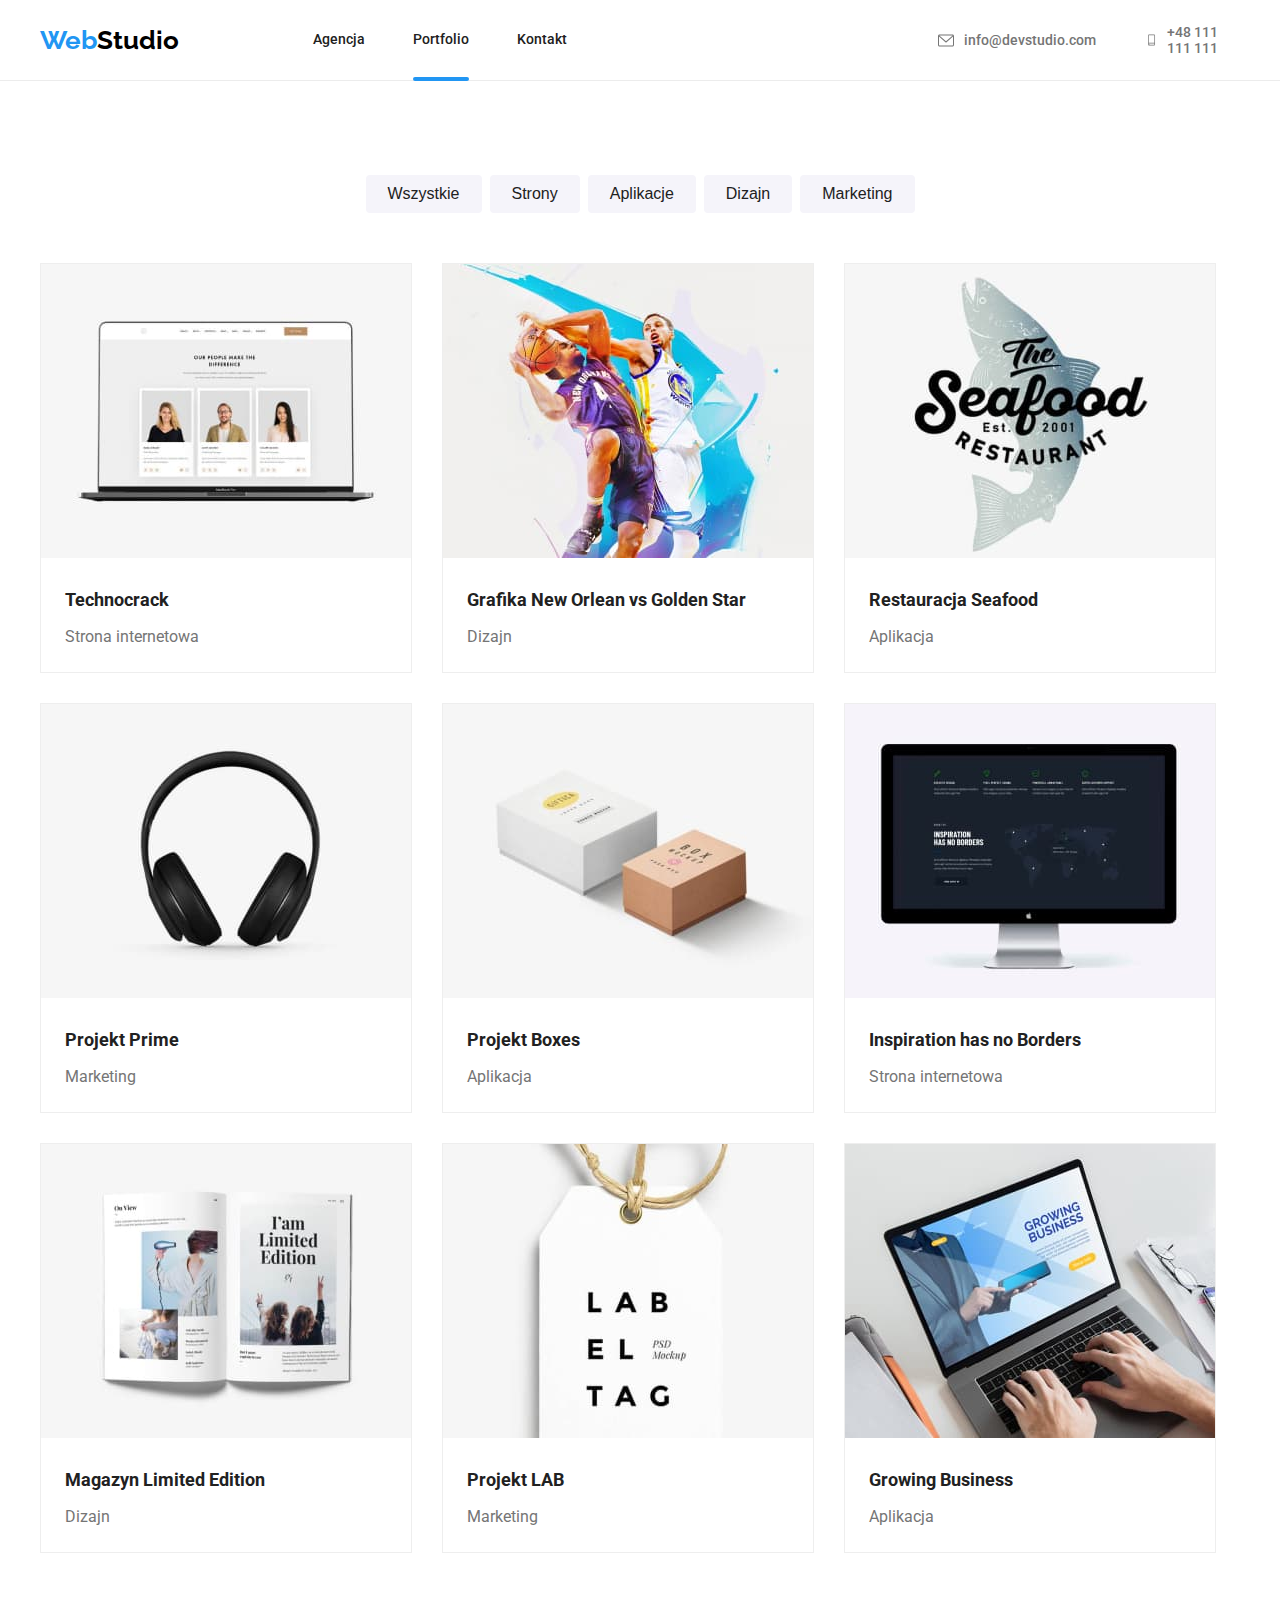
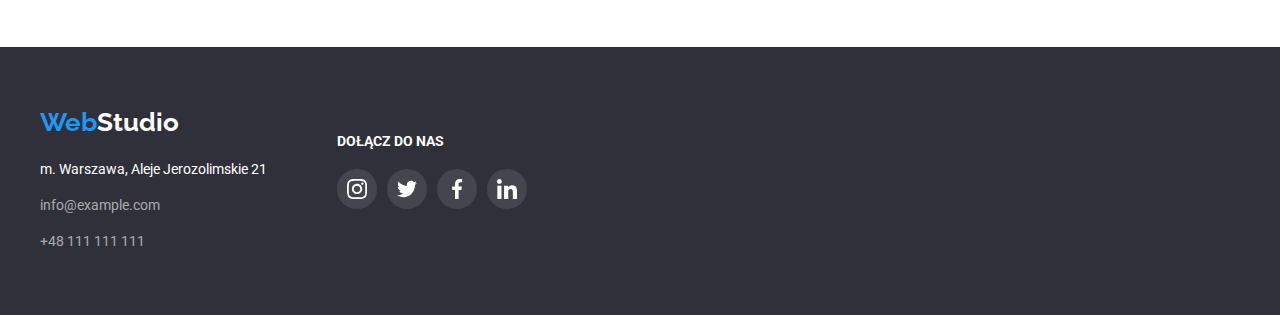
==== portfolio.html @ c4d86a96 "feat: first commit" ====
<!DOCTYPE html>
<html lang="pl">
  <head>
    <meta charset="UTF-8" />
    <title>WebStudio</title>
    <link
      rel="stylesheet"
      href="https://cdnjs.cloudflare.com/ajax/libs/modern-normalize/1.1.0/modern-normalize.min.css"
      integrity="sha512-wpPYUAdjBVSE4KJnH1VR1HeZfpl1ub8YT/NKx4PuQ5NmX2tKuGu6U/JRp5y+Y8XG2tV+wKQpNHVUX03MfMFn9Q=="
      crossorigin="anonymous"
      referrerpolicy="no-referrer"
    />
    <link rel="stylesheet" href="./css/styles.css" />
    <link rel="preconnect" href="https://fonts.googleapis.com" />
    <link rel="preconnect" href="https://fonts.gstatic.com" crossorigin />
    <link
      href="https://fonts.googleapis.com/css2?family=Raleway:wght@700&family=Roboto:wght@400;500;700;900&display=swap"
      rel="stylesheet"
    />
  </head>
  <body>
    <header class="page-header">
      <div class="container page-header-container">
        <a href="index.html" class="logo"
          ><span class="logo-2nd-color">Web</span>Studio</a
        >
        <nav class="page-navigation">
          <ul class="navigation-list">
            <li><a href="index.html" class="navigation-item">Agencja</a></li>
            <li>
              <a href="portfolio.html" class="navigation-item portfolio-choice"
                >Portfolio</a
              >
            </li>
            <li><a href="" class="navigation-item">Kontakt</a></li>
          </ul>
        </nav>
        <div class="contact-navigation">
          <a href="mailto:info@devstudio.com" class="contact-item">
            <svg class="icon" width="16px" height="17px">
              <use href="./images/icons.svg#icon-envelope"></use>
            </svg>
            info@devstudio.com
          </a>
          <a href="tel:+48111111111" class="contact-item">
            <svg class="icon" width="16px" height="20px">
              <use href="./images/icons.svg#icon-smartphone"></use>
            </svg>
            +48 111 111 111
          </a>
        </div>
      </div>
    </header>
    <main>
      <article class="section">
        <div class="container portfolio">
          <ul class="nav-buttons">
            <li><button type="button" class="nav-button">Wszystkie</button></li>
            <li><button type="button" class="nav-button">Strony</button></li>
            <li><button type="button" class="nav-button">Aplikacje</button></li>
            <li><button type="button" class="nav-button">Dizajn</button></li>
            <li><button type="button" class="nav-button">Marketing</button></li>
          </ul>
          <ul class="projects">
            <li class="projects-item">
              <figure class="projects-img">
                <div class="img-box">
                  <img
                    src="./images/portfolio.jpg"
                    alt="laptop z wyświetloną stroną internetową"
                    width="370px"
                    height="294px"
                  />
                  <div class="project-overlay">
                    <p class="hover-content">
                      Technocrack jest popularną platformą wykorzystywaną do
                      rozpowszechniania koronawirusa. Firmy wykorzystują tę
                      platformę do celów szpiegowskich i ataków na
                      niezabezpieczone serwery konkurencji
                    </p>
                  </div>
                </div>
                <figcaption class="project-description">
                  <h3 class="project-name">Technocrack</h3>
                  <p class="project-type">Strona internetowa</p>
                </figcaption>
              </figure>
            </li>
            <li class="projects-item">
              <figure class="projects-img">
                <div class="img-box">
                  <img
                    src="./images/portfolio2.jpg"
                    alt="rysunek dwóch koszykarzy walczących o piłkę w zwarciu"
                    width="370px"
                    height="294px"
                  />
                  <div class="project-overlay">
                    <p class="hover-content">
                      Technocrack jest popularną platformą wykorzystywaną do
                      rozpowszechniania koronawirusa. Firmy wykorzystują tę
                      platformę do celów szpiegowskich i ataków na
                      niezabezpieczone serwery konkurencji
                    </p>
                  </div>
                </div>
                <figcaption class="project-description">
                  <h3 class="project-name">
                    Grafika New Orlean vs Golden Star
                  </h3>
                  <p class="project-type">Dizajn</p>
                </figcaption>
              </figure>
            </li>
            <li class="projects-item">
              <figure class="projects-img">
                <div class="img-box">
                  <img
                    src="./images/portfolio3.jpg"
                    alt="Napis The Seafood RESTAURANT i wtle narysowana ryba"
                    width="370px"
                    height="294px"
                  />
                  <div class="project-overlay">
                    <p class="hover-content">
                      Technocrack jest popularną platformą wykorzystywaną do
                      rozpowszechniania koronawirusa. Firmy wykorzystują tę
                      platformę do celów szpiegowskich i ataków na
                      niezabezpieczone serwery konkurencji
                    </p>
                  </div>
                </div>
                <figcaption class="project-description">
                  <h3 class="project-name">Restauracja Seafood</h3>
                  <p class="project-type">Aplikacja</p>
                </figcaption>
              </figure>
            </li>
            <li class="projects-item">
              <figure class="projects-img">
                <div class="img-box">
                  <img
                    src="./images/portfolio4.jpg"
                    alt="Słuchawki nauszne"
                    width="370px"
                    height="294px"
                  />
                  <div class="project-overlay">
                    <p class="hover-content">
                      Technocrack jest popularną platformą wykorzystywaną do
                      rozpowszechniania koronawirusa. Firmy wykorzystują tę
                      platformę do celów szpiegowskich i ataków na
                      niezabezpieczone serwery konkurencji
                    </p>
                  </div>
                </div>
                <figcaption class="project-description">
                  <h3 class="project-name">Projekt Prime</h3>
                  <p class="project-type">Marketing</p>
                </figcaption>
              </figure>
            </li>
            <li class="projects-item">
              <figure class="projects-img">
                <div class="img-box">
                  <img
                    src="./images/portfolio5.jpg"
                    alt="Pudełko białe i prostopadle postawione mniejsze pudełko brązowe"
                    width="370px"
                    height="294px"
                  />
                  <div class="project-overlay">
                    <p class="hover-content">
                      Technocrack jest popularną platformą wykorzystywaną do
                      rozpowszechniania koronawirusa. Firmy wykorzystują tę
                      platformę do celów szpiegowskich i ataków na
                      niezabezpieczone serwery konkurencji
                    </p>
                  </div>
                </div>
                <figcaption class="project-description">
                  <h3 class="project-name">Projekt Boxes</h3>
                  <p class="project-type">Aplikacja</p>
                </figcaption>
              </figure>
            </li>
            <li class="projects-item">
              <figure class="projects-img">
                <div class="img-box">
                  <img
                    src="./images/portfolio6.jpg"
                    alt="Monitor Apple i na nim wyświetlona strona z ciemną szatą graficzną"
                    width="370px"
                    height="294px"
                  />
                  <div class="project-overlay">
                    <p class="hover-content">
                      Technocrack jest popularną platformą wykorzystywaną do
                      rozpowszechniania koronawirusa. Firmy wykorzystują tę
                      platformę do celów szpiegowskich i ataków na
                      niezabezpieczone serwery konkurencji
                    </p>
                  </div>
                </div>
                <figcaption class="project-description">
                  <h3 class="project-name">Inspiration has no Borders</h3>
                  <p class="project-type">Strona internetowa</p>
                </figcaption>
              </figure>
            </li>
            <li class="projects-item">
              <figure class="projects-img">
                <div class="img-box">
                  <img
                    src="./images/portfolio7.jpg"
                    alt="Otwarta książka"
                    width="370px"
                    height="294px"
                  />
                  <div class="project-overlay">
                    <p class="hover-content">
                      Technocrack jest popularną platformą wykorzystywaną do
                      rozpowszechniania koronawirusa. Firmy wykorzystują tę
                      platformę do celów szpiegowskich i ataków na
                      niezabezpieczone serwery konkurencji
                    </p>
                  </div>
                </div>
                <figcaption class="project-description">
                  <h3 class="project-name">Magazyn Limited Edition</h3>
                  <p class="project-type">Dizajn</p>
                </figcaption>
              </figure>
            </li>
            <li class="projects-item">
              <figure class="projects-img">
                <div class="img-box">
                  <img
                    src="./images/portfolio8.jpg"
                    width="370px"
                    height="294px"
                    alt="Plakietka na sznurku z napisaem LAB EL TAG"
                  />
                  <div class="project-overlay">
                    <p class="hover-content">
                      Technocrack jest popularną platformą wykorzystywaną do
                      rozpowszechniania koronawirusa. Firmy wykorzystują tę
                      platformę do celów szpiegowskich i ataków na
                      niezabezpieczone serwery konkurencji
                    </p>
                  </div>
                </div>
                <figcaption class="project-description">
                  <h3 class="project-name">Projekt LAB</h3>
                  <p class="project-type">Marketing</p>
                </figcaption>
              </figure>
            </li>
            <li class="projects-item">
              <figure class="projects-img">
                <div class="img-box">
                  <img
                    src="./images/portfolio9.jpg"
                    width="370px"
                    height="294px"
                    alt="Ręce piszące na laptopie z otwartą stroną Growing Business"
                  />
                  <div class="project-overlay">
                    <p class="hover-content">
                      Technocrack jest popularną platformą wykorzystywaną do
                      rozpowszechniania koronawirusa. Firmy wykorzystują tę
                      platformę do celów szpiegowskich i ataków na
                      niezabezpieczone serwery konkurencji
                    </p>
                  </div>
                </div>
                <figcaption class="project-description">
                  <h3 class="project-name">Growing Business</h3>
                  <p class="project-type">Aplikacja</p>
                </figcaption>
              </figure>
            </li>
          </ul>
        </div>
      </article>
    </main>
    <footer class="footer-design">
      <div class="container footer-content">
        <div>
          <div class="footer-logo">
            <a href="index.html" class="logo-link"
              ><span class="logo-3rd-color">Web</span>Studio</a
            >
          </div>
          <address>
            <ul class="address-list">
              <li class="corp-address address-item">
                m. Warszawa, Aleje Jerozolimskie 21
              </li>
              <li class="address-item">
                <a href="mailto:info@example.com" class="footer-contact"
                  >info@example.com</a
                >
              </li>
              <li class="address-item">
                <a href="tel:+48111111111" class="footer-contact"
                  >+48 111 111 111</a
                >
              </li>
            </ul>
          </address>
        </div>
        <div class="footer-socialmedia">
          <p class="footer-socialmedia-tittle">DOŁĄCZ DO NAS</p>
          <div class="footer-socialmedia-box">
            <a class="footer-socialmedia-link" href="https://www.instagram.com">
              <svg class="footer-socialmedia-icon" width="20px" height="20px">
                <use href="./images/icons.svg#icon-instagram"></use>
              </svg>
            </a>
            <a class="footer-socialmedia-link" href="https://www.twitter.com">
              <svg class="footer-socialmedia-icon" width="20px" height="20px">
                <use href="./images/icons.svg#icon-twitter"></use>
              </svg>
            </a>
            <a class="footer-socialmedia-link" href="https://www.facebook.com">
              <svg class="footer-socialmedia-icon" width="20px" height="20px">
                <use href="./images/icons.svg#icon-facebook"></use>
              </svg>
            </a>
            <a class="footer-socialmedia-link" href="https://www.linkedin.com">
              <svg class="footer-socialmedia-icon" width="20px" height="20px">
                <use href="./images/icons.svg#icon-linkedin"></use>
              </svg>
            </a>
          </div>
        </div>
      </div>
    </footer>
  </body>
</html>
---- css/styles.css ----
body {
  font-family: "Roboto", Arial, Helvetica, sans-serif;
  color: rgba(33, 33, 33, 1);
  background-color: rgba(255, 255, 255, 1);
  margin: 0;
  padding: 0;
}

.container {
  margin: 0 auto;
  width: 1200px;
  justify-content: center;
}

.section {
  padding-top: 94px;
  padding-bottom: 94px;
}

.page-header {
  border-bottom: 1px solid #ececec;
}

.page-header-container {
  display: flex;
  align-items: center;
  height: 80px;
}

.logo {
  font-family: "Raleway", Arial, Helvetica, sans-serif;
  font-weight: 700;
  font-size: 26px;
  text-decoration: none;
  color: rgba(0, 0, 0, 1);
  line-height: 1.19;
}

.logo-2nd-color {
  color: rgba(33, 150, 243, 1);
}

.footer-logo {
  font-family: "Raleway";
  font-weight: 700;
  font-size: 26px;
  padding-top: 60px;
  padding-bottom: 20px;
  line-height: 1.19;
}

.logo-link {
  text-decoration: none;
  color: rgba(255, 255, 255, 1);
}

.logo-3rd-color {
  color: rgba(33, 150, 243, 1);
}

.navigation-list {
  display: flex;
  justify-content: space-between;
  width: 254px;
  margin-left: 94px;
  list-style: none;
}

.navigation-item {
  font-weight: 500;
  font-size: 14px;
  text-decoration: none;
  color: rgba(33, 33, 33, 1);
  list-style: none;
  transition: color 250ms cubic-bezier(0.4, 0, 0.2, 1);
}

.navigation-item:hover,
.navigation-item:focus {
  color: rgba(33, 150, 243, 1);
  transition: color 250ms cubic-bezier(0.4, 0, 0.2, 1);
}

.agency-choice::after {
  content: "";
  border-bottom: 4px solid rgba(33, 150, 243, 1);
  display: flex;
  border-radius: 3px;
  position: relative;
  top: 29.7px;
}

.portfolio-choice::after {
  content: "";
  border-bottom: 4px solid rgba(33, 150, 243, 1);
  display: flex;
  border-radius: 3px;
  position: relative;
  top: 29.7px;
}

.contact-navigation {
  display: flex;
  margin-left: 371px;
}

.contact-item {
  font-weight: 500;
  font-size: 14px;
  text-decoration: none;
  color: rgba(117, 117, 117, 1);
  fill: #757575;
  display: flex;
  align-items: center;
}

.contact-item:first-child {
  margin-right: 50px;
}

.contact-item:hover,
.contact-item:focus {
  color: rgba(33, 150, 243, 1);
  fill: #2196f3;
  transition: color 250ms cubic-bezier(0.4, 0, 0.2, 1),
    fill 250ms cubic-bezier(0.4, 0, 0.2, 1);
}

.main-art {
  margin: 0 auto;
  background-image: linear-gradient(
      rgba(47, 48, 58, 0.4),
      rgba(47, 48, 58, 0.4)
    ),
    url("../images/background_img.jpg");
  width: 1600px;
  background-position: center;
  background-repeat: no-repeat;
  background-size: cover;
  background-color: #2f303a;
}

.main-phrase-box {
  display: flex;
  flex-direction: column;
  align-items: center;
}

.main-phrase {
  font-weight: 900;
  font-size: 44px;
  line-height: 1.36;
  color: rgba(255, 255, 255, 1);
  text-align: center;
  margin-top: 0;
  margin-bottom: 30px;
  padding-top: 106px;
  letter-spacing: 0.06em;
}

.main-button {
  line-height: 1.875;
  letter-spacing: 0.06em;
  background-color: rgba(33, 150, 243, 1);
  border: none;
  border-radius: 4px;
  padding: 10px 41px 10px 42px;
  box-shadow: 0 4px 4px 0 rgba(0, 0, 0, 0.15);
  color: rgba(255, 255, 255, 1);
  font-weight: 700;
  font-size: 16px;
  cursor: pointer;
  margin-bottom: 106px;
}

.main-button:hover,
.main-button:focus {
  background-color: rgb(21, 106, 175);
  transition: background-color 250ms cubic-bezier(0.4, 0, 0.2, 1);
}

.modal-overlay {
  background-color: rgba(0, 0, 0, 0.2);
  position: fixed;
  width: 100%;
  height: 100%;
  display: flex;
  top: 0;
  left: 0;
  justify-content: center;
  align-items: center;
  z-index: 9999;
  transition: opacity 0.5s cubic-bezier(0.4, 0, 0.2, 1);
}

.is-hidden {
  opacity: 0;
  visibility: hidden;
  pointer-events: none;
}

.modal-box {
  background-color: rgb(255, 255, 255);
  width: 528px;
  height: 581px;
  display: flex;
  justify-content: flex-end;
  position: absolute;
  border-radius: 4px;
  box-shadow: 0px 2px 1px 0px rgba(0, 0, 0, 0.2),
    0px 1px 1px 0px rgba(0, 0, 0, 0.14), 0px 1px 3px 0px rgba(0, 0, 0, 0.12);
}

.modal-box-form {
  display: flex;
  position: absolute;
  justify-content: center;
  left: 40px;
  right: 40px;
  top: 75px;
}

.data-form {
  width: 100%;
}

.data-label {
  display: flex;
  flex-direction: column;
  margin-top: 12px;
  color: rgba(117, 117, 117, 1);
}

.data-input {
  margin-top: 4px;
  border: 1px solid rgba(33, 33, 33, 0.2);
  border-radius: 4px;
}

.data-textarea {
  resize: none;
  padding: 12px 16px 12px 16px;
  color: rgba(117, 117, 117, 0.5);
  font-weight: 400;
  font-size: 12px;
  letter-spacing: 0.01em;
  line-height: 1.16;
}

.modal-form-title {
  position: absolute;
  top: 40px;
  left: 40px;
  right: 40px;
  text-align: center;
  font-weight: 700;
  font-size: 20px;
  line-height: 1.15;
  letter-spacing: 0.03em;
  margin: 0;
}

.modal-button {
  width: 30px;
  height: 30px;
  padding: 0;
  border-width: 1px;
  border-radius: 50%;
  border-color: rgba(0, 0, 0, 0.1);
  background-color: rgba(255, 255, 255, 1);
  display: flex;
  align-items: center;
  justify-content: center;
  cursor: pointer;
  position: relative;
  right: 8px;
  top: 8px;
}

.main-content {
  display: flex;
}

.content-title {
  font-weight: 700;
  font-size: 14px;
  color: rgba(33, 33, 33, 1);
  line-height: 1.14;
}

.content-text {
  font-size: 14px;
  color: rgba(117, 117, 117, 1);
  line-height: 1.71;
}

.what-we-do-box {
  padding-top: 94px;
}

.what-we-do-gallery {
  display: flex;
  justify-content: space-between;
  list-style: none;
  padding-left: 0;
}

.what-we-do-img:not(:last-child) {
  margin-right: 30px;
}

.wwd-tile-tittle {
  background: rgba(47, 48, 58, 0.8);
  text-align: center;
  padding: 27px 90px 27px 90px;
  font-weight: 700;
  color: rgba(255, 255, 255, 1);
  font-size: 14px;
  position: relative;
  bottom: 74px;
}

.wwd-tile-sentence {
  margin: 0;
}

.article-tittle {
  font-weight: 700;
  font-size: 36px;
  color: rgba(33, 33, 33, 1);
  text-align: center;
  margin-bottom: 50px;
  line-height: 1.17;
}

.team-box {
  background-color: rgba(245, 244, 250, 1);
}

.team {
  display: flex;
  justify-content: space-between;
  list-style: none;
  padding-left: 0;
}

.worker {
  background-color: rgba(255, 255, 255, 1);
  box-shadow: 0px 2px 1px 0px rgba(0, 0, 0, 0.2),
    0px 1px 1px 0px rgba(0, 0, 0, 0.14), 0px 1px 3px 0px rgba(0, 0, 0, 0.12);
  border-bottom-right-radius: 4px;
  border-bottom-left-radius: 4px;
}

.worker-title {
  padding: 20px 0 30px 0;
}

.worker-description {
  font-size: 16px;
  color: rgba(117, 117, 117, 1);
  display: flex;
  align-items: center;
  flex-direction: column;
  background-color: rgba(255, 255, 255, 1);
  line-height: 1.19;
  margin: 0 0 16px 0;
}

.worker-name {
  font-weight: 500;
  color: rgba(33, 33, 33, 1);
  margin-bottom: 10px;
}

.social-media-box {
  display: flex;
  justify-content: center;
  gap: 10px;
}

.social-media-link {
  width: 44px;
  height: 44px;
  border-radius: 100%;
  fill: #afb1b8;
}

.social-media-link:hover,
.social-media-link:focus {
  background-color: rgba(33, 150, 243, 1);
  fill: #ffffff;
  transition: background-color 250ms cubic-bezier(0.4, 0, 0.2, 1),
    fill 250ms cubic-bezier(0.4, 0, 0.2, 1);
}

.clients-tittle {
  font-weight: bold;
  font-size: 36px;
  line-height: 1.16;
  text-align: center;
  margin: 0 0 50px 0;
}

.client-box {
  display: flex;
}

.client-tile {
  width: 170px;
  height: 92px;
  border: 1px solid rgba(175, 177, 184, 1);
  border-radius: 4px;
  fill: #afb1b8;
  text-align: center;
  padding: 16px 32px;
}

.client-tile:hover,
.client-tile:focus {
  border-color: rgba(33, 150, 243, 1);
  fill: #2196f3;
  transition: border-color 250ms cubic-bezier(0.4, 0, 0.2, 1),
    fill 250ms cubic-bezier(0.4, 0, 0.2, 1);
}

.client-tile:not(:last-child) {
  margin-right: 30px;
}

.footer-design {
  background-color: rgba(47, 48, 58, 1);
  padding-bottom: 60px;
}

.footer-content {
  display: flex;
  justify-content: flex-start;
}

.address-list {
  list-style: none;
  padding-left: 0;
  margin-top: 0;
  margin-bottom: 0;
  margin-right: 70px;
  line-height: 1.71;
}

.address-list li:not(:last-child) {
  margin-bottom: 9px;
}

.corp-address {
  font-size: 14px;
  font-style: normal;
  color: rgba(255, 255, 255, 1);
}

.footer-contact {
  font-size: 14px;
  font-style: normal;
  color: rgba(255, 255, 255, 0.6);
  text-decoration: none;
}

.footer-socialmedia {
  padding-top: 72px;
}

.footer-socialmedia-tittle {
  font-weight: bold;
  font-size: 14px;
  margin-bottom: 20px;
  color: rgba(255, 255, 255, 1);
}

.footer-socialmedia-box {
  display: flex;
}

.footer-socialmedia-link {
  display: block;
  width: 40px;
  height: 40px;
  border-radius: 100%;
  text-align: center;
  background-color: rgba(255, 255, 255, 0.1);
  fill: #ffffff;
}

.footer-socialmedia-link:hover,
.footer-socialmedia-link:focus {
  background-color: rgba(33, 150, 243, 1);
  transition: background-color 250ms cubic-bezier(0.4, 0, 0.2, 1);
}

.footer-socialmedia-link:not(:last-child) {
  margin-right: 10px;
}

/* portfolio */

.nav-buttons {
  display: flex;
  justify-content: center;
  list-style: none;
  margin: 0;
  padding: 0;
}

.nav-buttons li:not(:last-child) {
  margin-right: 8px;
}

.nav-button {
  border-radius: 4px;
  background-color: rgba(245, 244, 250, 1);
  font-weight: 500;
  font-size: 16px;
  padding: 6px 22px 6px 22px;
  border: none;
  color: rgba(33, 33, 33, 1);
  cursor: pointer;
  line-height: 1.625;
}

.nav-button:hover,
.nav-button:focus {
  background-color: rgba(33, 150, 243, 1);
  color: rgba(255, 255, 255, 1);
  box-shadow: 0px 2px 2px 0px rgba(0, 0, 0, 0.12),
    0px 1px 2px 0px rgba(0, 0, 0, 0.08), 0px 3px 1px 0px rgba(0, 0, 0, 0.1);
  transition: color 250ms cubic-bezier(0.4, 0, 0.2, 1),
    background-color 250ms cubic-bezier(0.4, 0, 0.2, 1),
    box-shadow 250ms cubic-bezier(0.4, 0, 0.2, 1);
}

.projects {
  display: flex;
  flex-wrap: wrap;
  gap: 30px;
  list-style: none;
  margin: 50px 0 0 0;
  padding: 0;
}

.projects-item {
  flex-basis: calc((100% - 2 * 30) / 3);
}

.projects-item:hover,
.projects-item:focus {
  box-shadow: 1px 4px 6px 0px rgba(0, 0, 0, 0.16),
    0px 4px 4px 0px rgba(0, 0, 0, 0.06), 0px 1px 1px 0px rgba(0, 0, 0, 0.12);
  cursor: pointer;
  transition: box-shadow 250ms cubic-bezier(0.4, 0, 0.2, 1);
}

.projects-img {
  border: 1px solid rgba(238, 238, 238, 1);
  margin: 0;
  padding: 0;
}

.img-box {
  position: relative;
  overflow: hidden;
}

.project-overlay {
  position: absolute;
  background-color: rgba(33, 150, 243, 0.9);
  width: 100%;
  height: 100%;
  color: rgba(255, 255, 255, 1);
  transform: translateY(100%);
  transition: transform 500ms cubic-bezier(0.4, 0, 0.2, 1);
  font-weight: 500;
  font-size: 18px;
  line-height: 1.56;
  letter-spacing: 0.03em;
  color: #ffffff;
  padding: 30px 45px 49px 24px;
}

.projects-item:hover .project-overlay {
  transition: transform 250ms cubic-bezier(0.4, 0, 0.2, 1);
  transform: translateY(-100%);
}

.project-type {
  margin: 0px;
  line-height: 1.875;
}

.project-description {
  font-size: 16px;
  color: rgba(117, 117, 117, 1);
  padding: 20px 24px;
  z-index: 2;
}

.project-name {
  font-weight: 700;
  font-size: 18px;
  color: rgba(33, 33, 33, 1);
  padding: 0 0 4px 0;
  margin: 0;
  line-height: 2;
}

.content-icon-box {
  width: 270px;
  height: 120px;
  border-radius: 4px;
  margin-bottom: 30px;
  background-color: #f5f4fa;
}

/* icons styles */

.icon {
  margin-right: 10px;
}

.content-icon {
  margin: 25px 100px;
}

.social-media-icon {
  margin: 12px;
}

.footer-socialmedia-icon {
  margin: 10px;
}
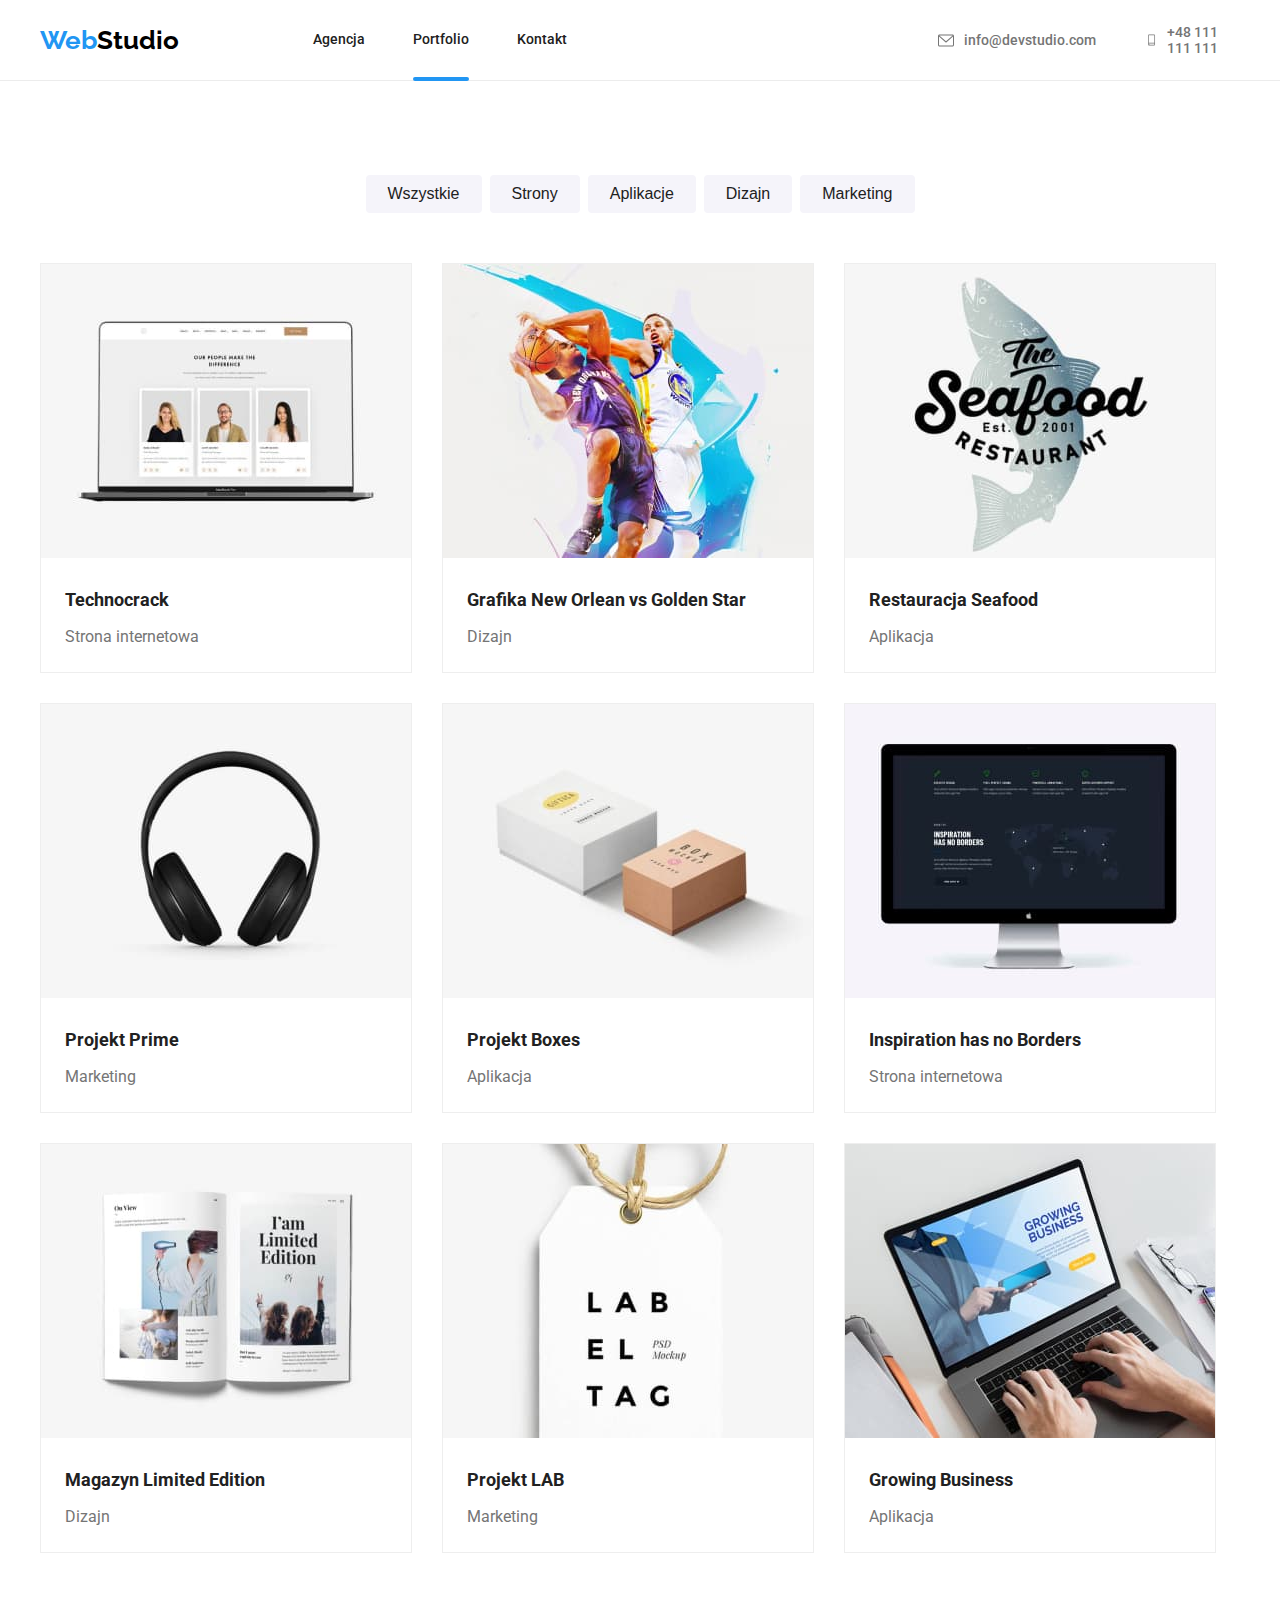
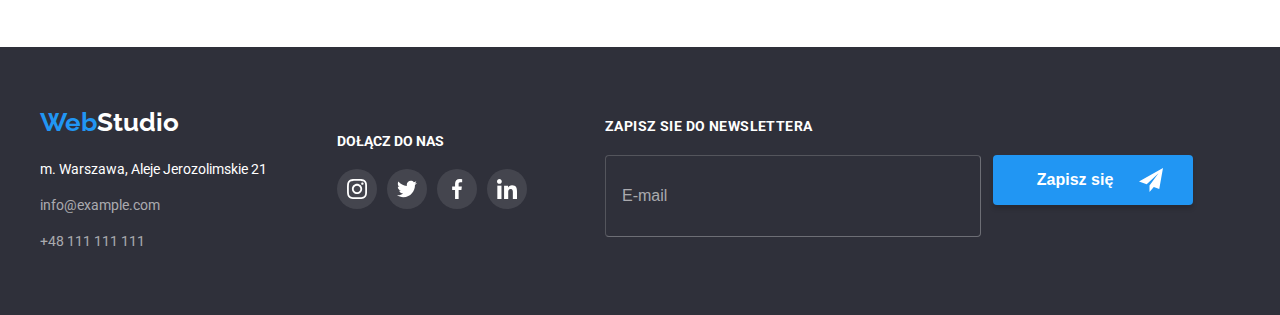
==== commit 316f8d63: "final commit" ====
--- a/portfolio.html
+++ b/portfolio.html
@@ -335,6 +335,25 @@
             </a>
           </div>
         </div>
+        <div class="footer-form-box">
+          <form class="footer-form">
+            <label>
+              <p class="footer-form-tittle">ZAPISZ SIE DO NEWSLETTERA</p>
+              <input
+                class="footer-input"
+                type="text"
+                name="newsletter-email"
+                placeholder="E-mail"
+              />
+            </label>
+          </form>
+          <button class="footer-form-button" type="submit">
+            <p>Zapisz się</p>
+            <svg width="24px" height="24px">
+              <use href="./images/icons.svg#icon-paperplane"></use>
+            </svg>
+          </button>
+        </div>
       </div>
     </footer>
   </body>
--- a/css/styles.css
+++ b/css/styles.css
@@ -202,7 +202,7 @@
 .modal-box {
   background-color: rgb(255, 255, 255);
   width: 528px;
-  height: 581px;
+  height: 611px;
   display: flex;
   justify-content: flex-end;
   position: absolute;
@@ -213,38 +213,121 @@
 
 .modal-box-form {
   display: flex;
+  flex-direction: column;
   position: absolute;
   justify-content: center;
   left: 40px;
   right: 40px;
   top: 75px;
 }
-
 .data-form {
   width: 100%;
 }
 
 .data-label {
+  position: relative;
   display: flex;
   flex-direction: column;
   margin-top: 12px;
   color: rgba(117, 117, 117, 1);
 }
 
+.data-hover:hover,
+.data-hover:focus {
+  fill: rgba(33, 150, 243, 1);
+  transition: fill 250ms cubic-bezier(0.4, 0, 0.2, 1);
+}
+
 .data-input {
   margin-top: 4px;
   border: 1px solid rgba(33, 33, 33, 0.2);
   border-radius: 4px;
+  width: 100%;
+  height: 40px;
+  padding-left: 40px;
+}
+
+.data-input:hover,
+.data-input:focus {
+  outline: none;
+  border-color: rgba(33, 150, 243, 1);
+  transition: border-color 250ms cubic-bezier(0.4, 0, 0.2, 1);
 }
 
 .data-textarea {
   resize: none;
+  height: 120px;
   padding: 12px 16px 12px 16px;
-  color: rgba(117, 117, 117, 0.5);
   font-weight: 400;
   font-size: 12px;
   letter-spacing: 0.01em;
   line-height: 1.16;
+}
+
+.data-textarea::placeholder {
+  color: rgba(117, 117, 117, 0.5);
+}
+
+.data-input-icon {
+  position: absolute;
+  top: 36px;
+  left: 15px;
+}
+
+.data-checkbox-container {
+  display: flex;
+  justify-content: center;
+  align-items: center;
+  margin-top: 20px;
+  margin-bottom: 30px;
+}
+
+.checkbox-appear-none {
+  appearance: none;
+  cursor: pointer;
+}
+
+.data-checkbox-label {
+  display: flex;
+  align-items: center;
+  font-weight: 400;
+  font-size: 14px;
+  line-height: 1.71;
+  letter-spacing: 0.03em;
+  color: rgba(117, 117, 117, 1);
+}
+
+.data-checkbox-label::before {
+  content: "";
+  display: block;
+  width: 16px;
+  height: 15px;
+  margin-right: 5px;
+  background-image: url("data:image/svg+xml;charset=utf8,%3Csvg xmlns='http://www.w3.org/2000/svg' width='16' height='15' fill='none'%3E%3Cpath fill='%23212121' d='M14.222 1.667v11.666H1.778V1.667h12.444Zm0-1.667H1.778C.8 0 0 .75 0 1.667v11.666C0 14.25.8 15 1.778 15h12.444C15.2 15 16 14.25 16 13.333V1.667C16 .75 15.2 0 14.222 0Z'/%3E%3C/svg%3E");
+}
+
+.data-checkbox-input:checked + .data-checkbox-label::before {
+  background-image: url("data:image/svg+xml;charset=utf8,%3Csvg xmlns='http://www.w3.org/2000/svg' width='16' height='15' fill='none'%3E%3Crect width='16' height='15' fill='%232196F3' rx='2'/%3E%3Cpath fill='%23fff' stroke='%23fff' stroke-width='.2' d='m3.957 7.752-.069-.066-.069.065-.888.842-.076.072.076.073 3.496 3.334.069.066.069-.066 7.504-7.158.076-.073-.076-.072-.882-.841-.069-.066-.069.066-6.553 6.246-2.539-2.422Z'/%3E%3C/svg%3E");
+  background-position: center;
+  border: none;
+}
+
+.data-checkbox-link {
+  color: rgba(33, 150, 243, 1);
+}
+
+.data-button {
+  font-weight: 700;
+  font-size: 16px;
+  line-height: 1.87;
+  border-width: 0;
+  border-radius: 4px;
+  background-color: rgba(33, 150, 243, 1);
+  color: rgba(255, 255, 255, 1);
+  padding: 10px 76px 10px 76px;
+  cursor: pointer;
+  margin: 0 auto;
+  box-shadow: 0px 4px 4px 0px rgba(0, 0, 0, 0.15);
 }
 
 .modal-form-title {
@@ -499,6 +582,61 @@
   margin-right: 10px;
 }
 
+.footer-form-box {
+  display: flex;
+  margin: 72px 0 0 78px;
+}
+
+.footer-form-tittle {
+  font-weight: 700;
+  font-size: 14px;
+  line-height: 1.14;
+  letter-spacing: 0.03em;
+  color: rgba(255, 255, 255, 1);
+  margin: 0;
+}
+
+.footer-input {
+  width: 358px;
+  height: 50px;
+  margin-top: 20px;
+  padding: 15px 0 15px 16px;
+  background-color: rgba(47, 48, 58, 1);
+  font-weight: 400;
+  font-size: 16px;
+  line-height: 1.25;
+  border-width: 1px;
+  border-color: rgba(255, 255, 255, 0.3);
+  border-radius: 4px;
+  outline: none;
+  color: rgba(255, 255, 255, 1);
+}
+
+.footer-input::placeholder {
+  color: rgba(255, 255, 255, 0.6);
+}
+
+.footer-form-button {
+  display: flex;
+  gap: 24px;
+  justify-content: space-evenly;
+  align-items: center;
+  width: 200px;
+  height: 50px;
+  padding: 10px 28px 10px 42px;
+  margin: 36px 0 0 12px;
+  font-weight: 700;
+  font-size: 16px;
+  line-height: 1.87;
+  background-color: rgba(33, 150, 243, 1);
+  color: rgba(255, 255, 255, 1);
+  fill: rgba(255, 255, 255, 1);
+  border-width: 0;
+  border-radius: 4px;
+  box-shadow: 0px 4px 4px rgba(0, 0, 0, 0.15);
+  cursor: pointer;
+}
+
 /* portfolio */
 
 .nav-buttons {
